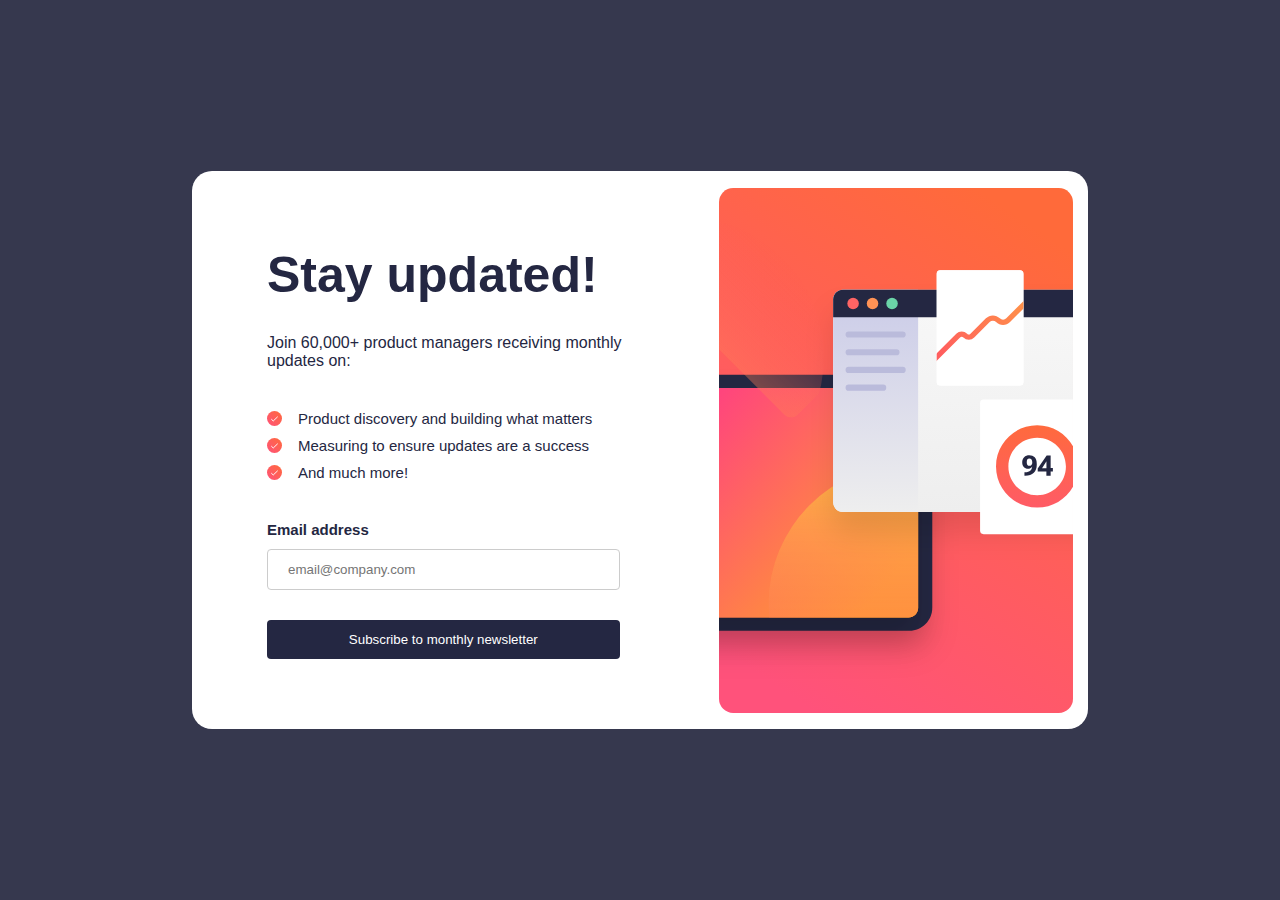
==== index.html @ 3b27d458 "frontend mentor" ====
<!DOCTYPE html>
<html lang="en">
  <head>
    <meta charset="UTF-8" />
    <meta name="viewport" content="width=device-width, initial-scale=1.0" />
    <title>
      Frontend Mentor | Newsletter sign-up form with success message
    </title>
    <link rel="stylesheet" href="style.css" />
  </head>
  <body>
    <main>
      <section class="all-content">
        <section class="content-1">
          <section class="content">
            <div>
              <h1>Stay updated!</h1>
            </div>
            <div>
              <p class="first-paragraph">
                Join 60,000+ product managers receiving monthly updates on:
              </p>
            </div>
            <div class="icon-image">
              <img src="./assets/images/icon-success.svg" alt="success-icon" />
              <p class="paragraph">
                Product discovery and building what matters
              </p>
            </div>
            <div class="icon-image-1">
              <img src="./assets/images/icon-success.svg" alt="success-icon" />
              <p class="paragraph-1">
                Measuring to ensure updates are a success
              </p>
            </div>
            <div class="icon-image-2">
              <img src="./assets/images/icon-success.svg" alt="success-icon" />
              <p class="paragraph-2">And much more!</p>
            </div>
          </section>
          <section>
            <form>
              <div class="label-div">
                <label class="label-tag" for="email-address">Email address</label>
              </div>
              <div class="input-form">
                <input
                  type="email"
                  placeholder="email@company.com"
                  name="email"
                  id="email-address"
                />
              </div>
              <button class="button" type="submit">
                Subscribe to monthly newsletter
              </button>
            </form>
          </section>
        </section>
        <section class="side-image">
          <img
            src="./assets/images/illustration-sign-up-desktop.svg"
            alt="desktop-image"
          />
        </section>
      </section>
    </main>
  </body>
</html>
---- style.css ----
*{
    margin: 0;
    padding: 0;
    box-sizing: border-box;
}

:root{
   --Tomato: hsl(4, 100%, 67%);
   --Dark-Slate-Grey: hsl(234, 29%, 20%);
   --Charcoal-Grey: hsl(235, 18%, 26%);
   --Grey: hsl(231, 7%, 60%);
   --White: hsl(0, 0%, 100%);
}
body{
    font-family: "Roboto", sans-serif;
    font-weight: 400, 700;
    background-color: var(--Charcoal-Grey);
    width: 100%;
    min-height: 100vh;
    display: flex;
    justify-content: center;
    align-items: center;
    padding-top: 60px;
    padding-bottom: 60px; 
}
main {
    background-color: var(--White);
    padding: 15px 15px 10px  ;
    width: 70%;
    border-radius: 20px;   
}
.all-content {
    display: flex;
    justify-content: space-between;
    align-items: center;
    width: 100%;
      
}
.content-1 {
    padding: 60px;
}
h1 {
    font-size: 50px;
    color: var(--Dark-Slate-Grey);
    padding-bottom: 30px;
    

}
.first-paragraph {
    font-size: 16px;
    color: var(--Dark-Slate-Grey);
    padding-bottom: 40px;
    
}
.icon-image {
    display: flex;
    align-items: center;
    
}
.icon-image img {
    width: 15px;
    padding-bottom: 10px;
}
.paragraph{
    font-size: 15px;
    color: var(--Dark-Slate-Grey);
    padding-left: 16px;
    padding-bottom: 10px;
}
.icon-image-1 {
    display: flex;
    align-items: center;
}
.icon-image-1 img {
    width: 15px;
    padding-bottom: 10px;
}
.paragraph-1 {
    font-size: 15px;
    color: var(--Dark-Slate-Grey);
    padding-left: 16px;
    padding-bottom: 10px; 
}
.icon-image-2 {
    display: flex;
    align-items: center;
}
.icon-image-2 img {
    width: 15px;
    padding-bottom: 40px;
}
.paragraph-2 {
    font-size: 15px;
    color: var(--Dark-Slate-Grey);
    padding-left: 16px;
    padding-bottom: 40px;
}

.label-div {
    margin-bottom: 10px;
    
}

.label-tag {
    color: var(--Dark-Slate-Grey);
    font-weight: bold; 
    font-size: 15px;
 }
input {
    width: 90%;
    padding: 12px 20px;
    margin-bottom: 30px;
    border: 1px solid #ccc;
    border-radius: 4px;
  
}
button {
    width: 90%;
    padding: 12px 18px;
    border-radius: 4px;
    background-color: var(--Dark-Slate-Grey);
    border: none;
    color: var(--White);
}
input:hover {
    border-radius: 4px;
    border: 1px solid var(--Charcoal-Grey);
    transition: 0.5s;
}
.button:hover {
    background-color: var(--Tomato);
    transition: 0.5s;

}
.side-image img{
    width: 100%;
}

@media  screen and (max-width: ) {
    
}
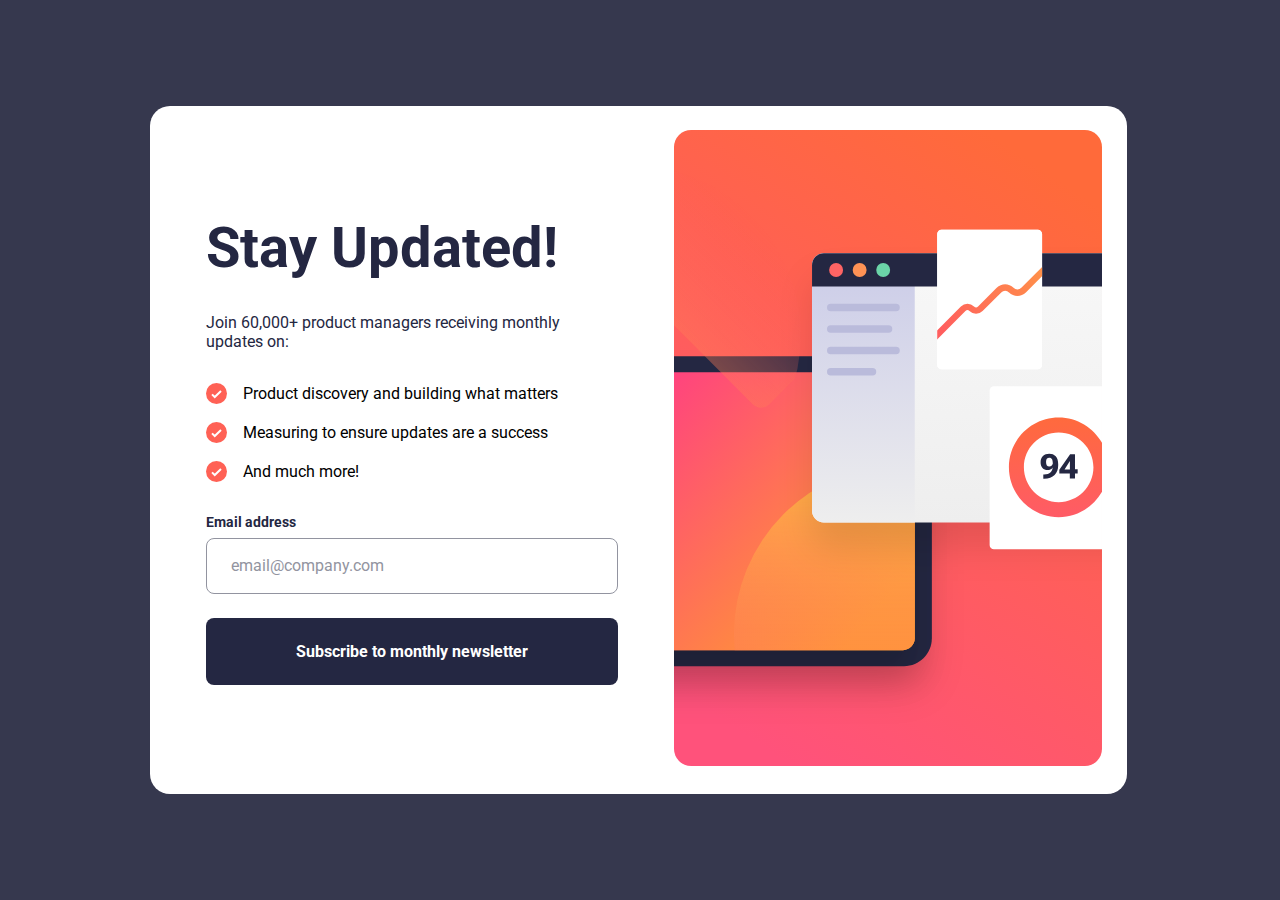
==== commit 1bdfa54e: "frontend mentor" ====
--- a/index.html
+++ b/index.html
@@ -4,66 +4,63 @@
     <meta charset="UTF-8" />
     <meta name="viewport" content="width=device-width, initial-scale=1.0" />
     <title>
-      Frontend Mentor | Newsletter sign-up form with success message
+      Frontend Mentor - Newsletter sign-up form with success message solution
     </title>
-    <link rel="stylesheet" href="style.css" />
   </head>
+  <link
+    href="https://fonts.googleapis.com/css2?family=Roboto:ital,wght@0,100;0,300;0,400;0,500;0,700;0,900;1,100;1,300;1,400;1,500;1,700;1,900&display=swap"
+    rel="stylesheet"
+  />
+  <link rel="stylesheet" href="style.css" />
+
   <body>
     <main>
-      <section class="all-content">
-        <section class="content-1">
-          <section class="content">
-            <div>
-              <h1>Stay updated!</h1>
-            </div>
-            <div>
-              <p class="first-paragraph">
-                Join 60,000+ product managers receiving monthly updates on:
-              </p>
-            </div>
-            <div class="icon-image">
-              <img src="./assets/images/icon-success.svg" alt="success-icon" />
-              <p class="paragraph">
-                Product discovery and building what matters
-              </p>
-            </div>
-            <div class="icon-image-1">
-              <img src="./assets/images/icon-success.svg" alt="success-icon" />
-              <p class="paragraph-1">
-                Measuring to ensure updates are a success
-              </p>
-            </div>
-            <div class="icon-image-2">
-              <img src="./assets/images/icon-success.svg" alt="success-icon" />
-              <p class="paragraph-2">And much more!</p>
-            </div>
-          </section>
-          <section>
-            <form>
-              <div class="label-div">
-                <label class="label-tag" for="email-address">Email address</label>
-              </div>
-              <div class="input-form">
-                <input
-                  type="email"
-                  placeholder="email@company.com"
-                  name="email"
-                  id="email-address"
-                />
-              </div>
-              <button class="button" type="submit">
-                Subscribe to monthly newsletter
-              </button>
-            </form>
-          </section>
-        </section>
-        <section class="side-image">
-          <img
-            src="./assets/images/illustration-sign-up-desktop.svg"
-            alt="desktop-image"
-          />
-        </section>
+      <section class="content">
+        <div class="hero">
+          <h1>Stay Updated!</h1>
+          <p>Join 60,000+ product managers receiving monthly updates on:</p>
+        </div>
+
+        <ul class="offers">
+          <li>
+            <img src="./assets/images/icon-list.svg" alt="mark" />
+            Product discovery and building what matters
+          </li>
+          <li>
+            <img src="./assets/images/icon-list.svg" alt="mark" />
+            Measuring to ensure updates are a success
+          </li>
+          <li>
+            <img src="./assets/images/icon-list.svg" alt="mark" />
+            And much more!
+          </li>
+        </ul>
+
+        <form class="forms">
+          <div class="inputs-form">
+            <label for="email">Email address</label>
+            <input
+              type="'email'"
+              id="email"
+              placeholder="email@company.com"
+              required
+            />
+          </div>
+          <a href="success.html">Subscribe to monthly newsletter</a>
+        </form>
+      </section>
+
+      <section class="image">
+        <img
+          src="./assets/images/illustration-sign-up-desktop.svg"
+          alt="image"
+        />
+        <img
+          src="./assets/images/illustration-sign-up-mobile.svg"
+          alt="image"
+        />
       </section>
     </main>
+     
   </body>
 </html>
--- a/style.css
+++ b/style.css
@@ -1,141 +1,162 @@
-*{
+* {
     margin: 0;
+    box-sizing: border-box;
     padding: 0;
-    box-sizing: border-box;
-}
-
-:root{
-   --Tomato: hsl(4, 100%, 67%);
-   --Dark-Slate-Grey: hsl(234, 29%, 20%);
-   --Charcoal-Grey: hsl(235, 18%, 26%);
-   --Grey: hsl(231, 7%, 60%);
-   --White: hsl(0, 0%, 100%);
-}
-body{
+  }
+  
+  :root {
+    --Tomato: hsl(4, 100%, 67%);
+    --Dark-Slate-Grey: hsl(234, 29%, 20%);
+    --Charcoal-Grey: hsl(235, 18%, 26%);
+    --Grey: hsl(231, 7%, 60%);
+    --White: hsl(0, 0%, 100%);
+  }
+  
+  body {
+    min-height: 100vh;
     font-family: "Roboto", sans-serif;
-    font-weight: 400, 700;
     background-color: var(--Charcoal-Grey);
-    width: 100%;
-    min-height: 100vh;
+    padding: 50px 0;
     display: flex;
     justify-content: center;
     align-items: center;
-    padding-top: 60px;
-    padding-bottom: 60px; 
-}
-main {
+  }
+  
+  main {
+    max-width: 90%;
     background-color: var(--White);
-    padding: 15px 15px 10px  ;
-    width: 70%;
-    border-radius: 20px;   
-}
-.all-content {
-    display: flex;
-    justify-content: space-between;
-    align-items: center;
-    width: 100%;
-      
-}
-.content-1 {
-    padding: 60px;
-}
-h1 {
-    font-size: 50px;
-    color: var(--Dark-Slate-Grey);
-    padding-bottom: 30px;
-    
-
-}
-.first-paragraph {
-    font-size: 16px;
-    color: var(--Dark-Slate-Grey);
-    padding-bottom: 40px;
-    
-}
-.icon-image {
     display: flex;
     align-items: center;
-    
-}
-.icon-image img {
-    width: 15px;
-    padding-bottom: 10px;
-}
-.paragraph{
-    font-size: 15px;
+    border-radius: 20px;
+    padding: 24px 24px 24px 0px;
+  }
+  
+  .content {
+    width: 55%;
+    padding: 0 56px;
+  }
+  
+  .hero h1 {
+    font-size: 56px;
     color: var(--Dark-Slate-Grey);
-    padding-left: 16px;
-    padding-bottom: 10px;
-}
-.icon-image-1 {
+  }
+  
+  .hero p {
+    color: var(--Dark-Slate-Grey);
+    margin: 32px 0;
+  }
+  
+  .offers {
+    display: grid;
+    gap: 18px;
+    margin-bottom: 32px;
+  }
+  
+  .offers li {
     display: flex;
     align-items: center;
-}
-.icon-image-1 img {
-    width: 15px;
-    padding-bottom: 10px;
-}
-.paragraph-1 {
-    font-size: 15px;
+    gap: 16px;
+  }
+  
+  .image {
+    width: 45%;
+  }
+  .image img {
+    width: 100%;
+  }
+  
+  .image img:last-child {
+    display: none;
+  }
+  
+  .inputs-form {
+    display: grid;
+    gap: 8px;
+  }
+  
+  .inputs-form label {
     color: var(--Dark-Slate-Grey);
-    padding-left: 16px;
-    padding-bottom: 10px; 
-}
-.icon-image-2 {
-    display: flex;
-    align-items: center;
-}
-.icon-image-2 img {
-    width: 15px;
-    padding-bottom: 40px;
-}
-.paragraph-2 {
-    font-size: 15px;
+    font-size: 14px;
+    font-weight: 700;
+  }
+  
+  .inputs-form input {
+    height: 56px;
+    width: 100%;
+    padding: 24px;
+    border: 1px solid var(--Grey);
+    border-radius: 8px;
+    font-family: "Roboto", sans-serif;
+    outline: none;
     color: var(--Dark-Slate-Grey);
-    padding-left: 16px;
-    padding-bottom: 40px;
-}
-
-.label-div {
-    margin-bottom: 10px;
-    
-}
-
-.label-tag {
-    color: var(--Dark-Slate-Grey);
-    font-weight: bold; 
-    font-size: 15px;
- }
-input {
-    width: 90%;
-    padding: 12px 20px;
-    margin-bottom: 30px;
-    border: 1px solid #ccc;
-    border-radius: 4px;
+  }
   
-}
-button {
-    width: 90%;
-    padding: 12px 18px;
-    border-radius: 4px;
+  .inputs-form input::placeholder {
+    font-size: 16px;
+    color: var(--Grey);
+  }
+  .inputs-form input:focus {
+    border: 1px solid black;
+    outline: 1px solid black;
+  }
+  
+  .forms a {
     background-color: var(--Dark-Slate-Grey);
-    border: none;
+    padding: 24px;
+    display: block;
+    text-align: center;
     color: var(--White);
-}
-input:hover {
-    border-radius: 4px;
-    border: 1px solid var(--Charcoal-Grey);
-    transition: 0.5s;
-}
-.button:hover {
-    background-color: var(--Tomato);
-    transition: 0.5s;
-
-}
-.side-image img{
-    width: 100%;
-}
-
-@media  screen and (max-width: ) {
-    
-}
+    font-weight: 700;
+    text-decoration: none;
+    border-radius: 8px;
+    margin-top: 24px;
+  }
+  
+  @media screen and (max-width: 1024px) {
+    .hero h1 {
+      font-size: 4.8vw;
+    }
+    .content {
+      padding: 0 40px;
+    }
+    .hero p {
+      margin: 24px 0;
+    }
+  }
+  
+  @media screen and (max-width: 768px) {
+    body {
+      padding: 0;
+    }
+    main {
+      flex-direction: column-reverse;
+      padding: 0;
+      border-radius: 0;
+    }
+    .content {
+      padding: 40px 28px;
+    }
+    .content,
+    .image {
+      width: 100%;
+    }
+    .image img:first-child {
+      display: none;
+    }
+    .image img:last-child {
+      display: block;
+    }
+  }
+  
+  @media screen and (max-width: 500px) {
+    main {
+      max-width: 100%;
+    }
+    .hero h1 {
+      font-size: 30px;
+    }
+    .offers li {
+      display: flex;
+      align-items: flex-start;
+    }
+  }